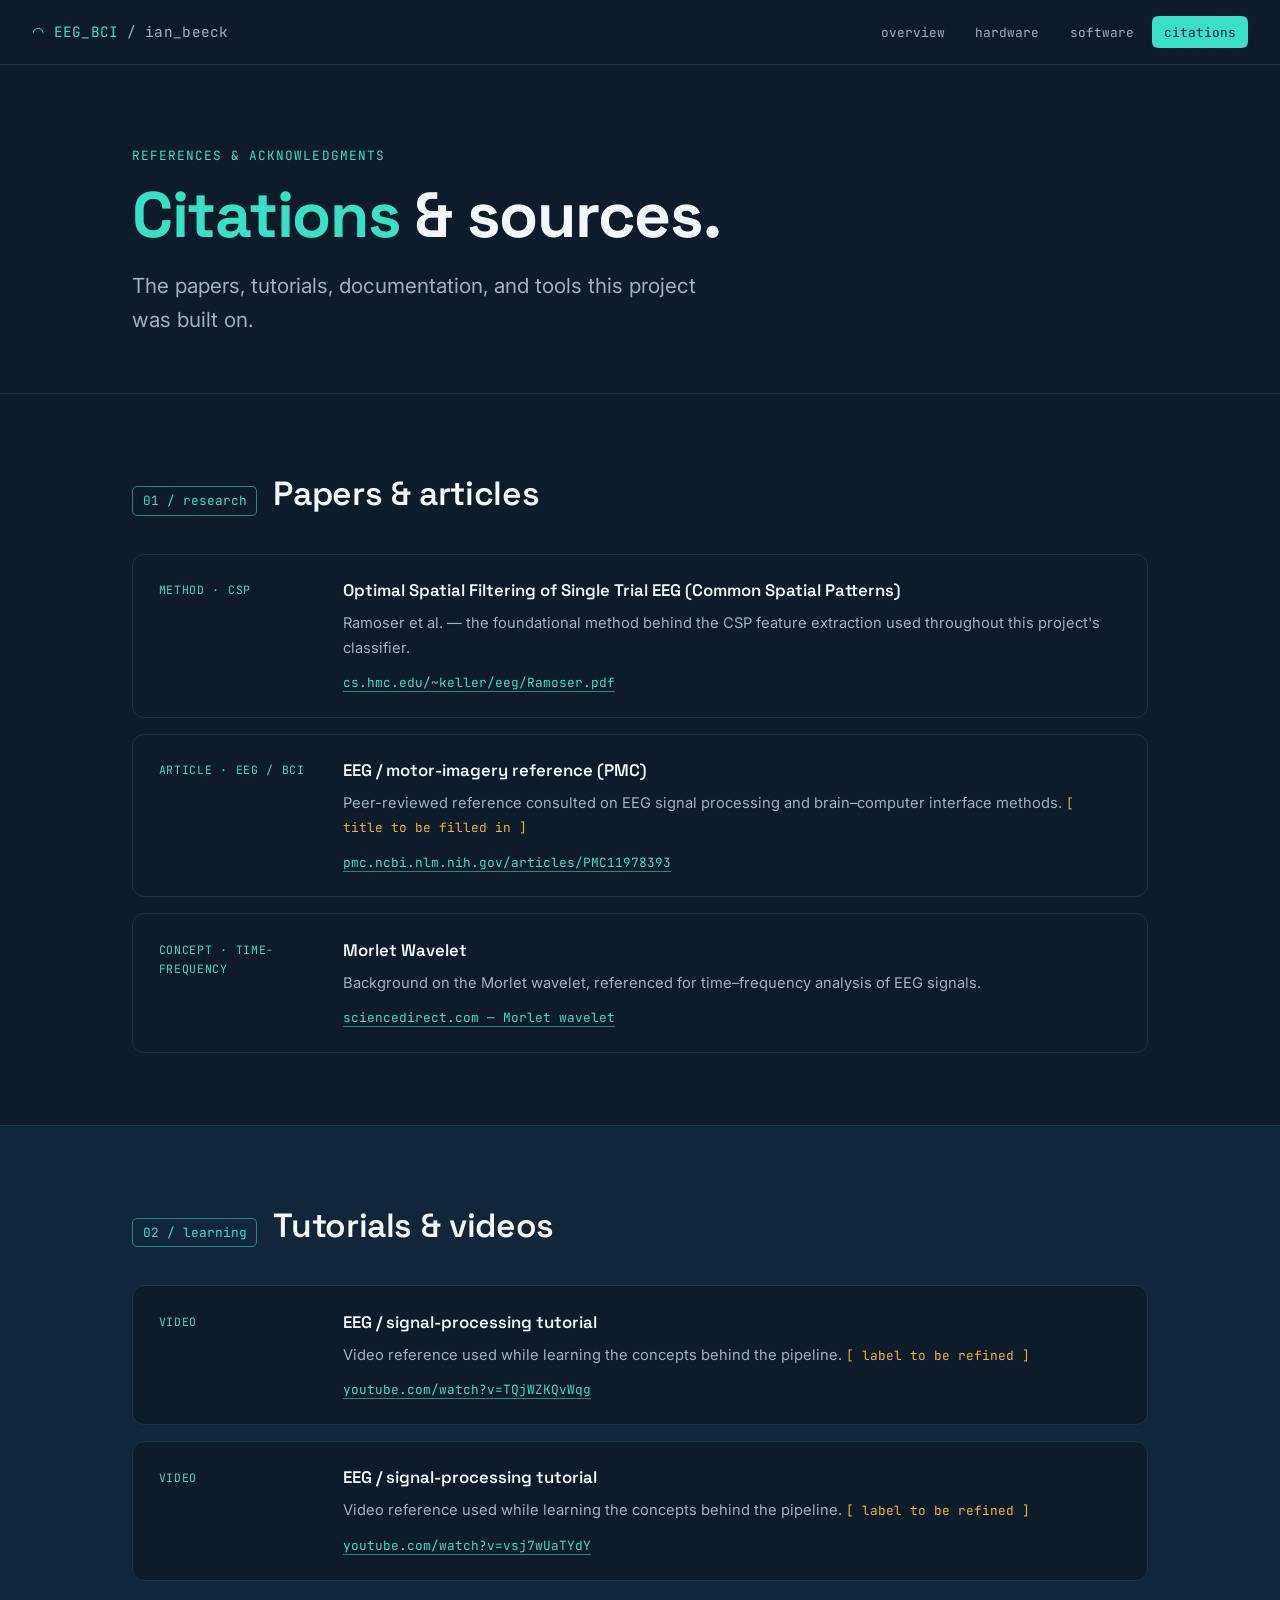
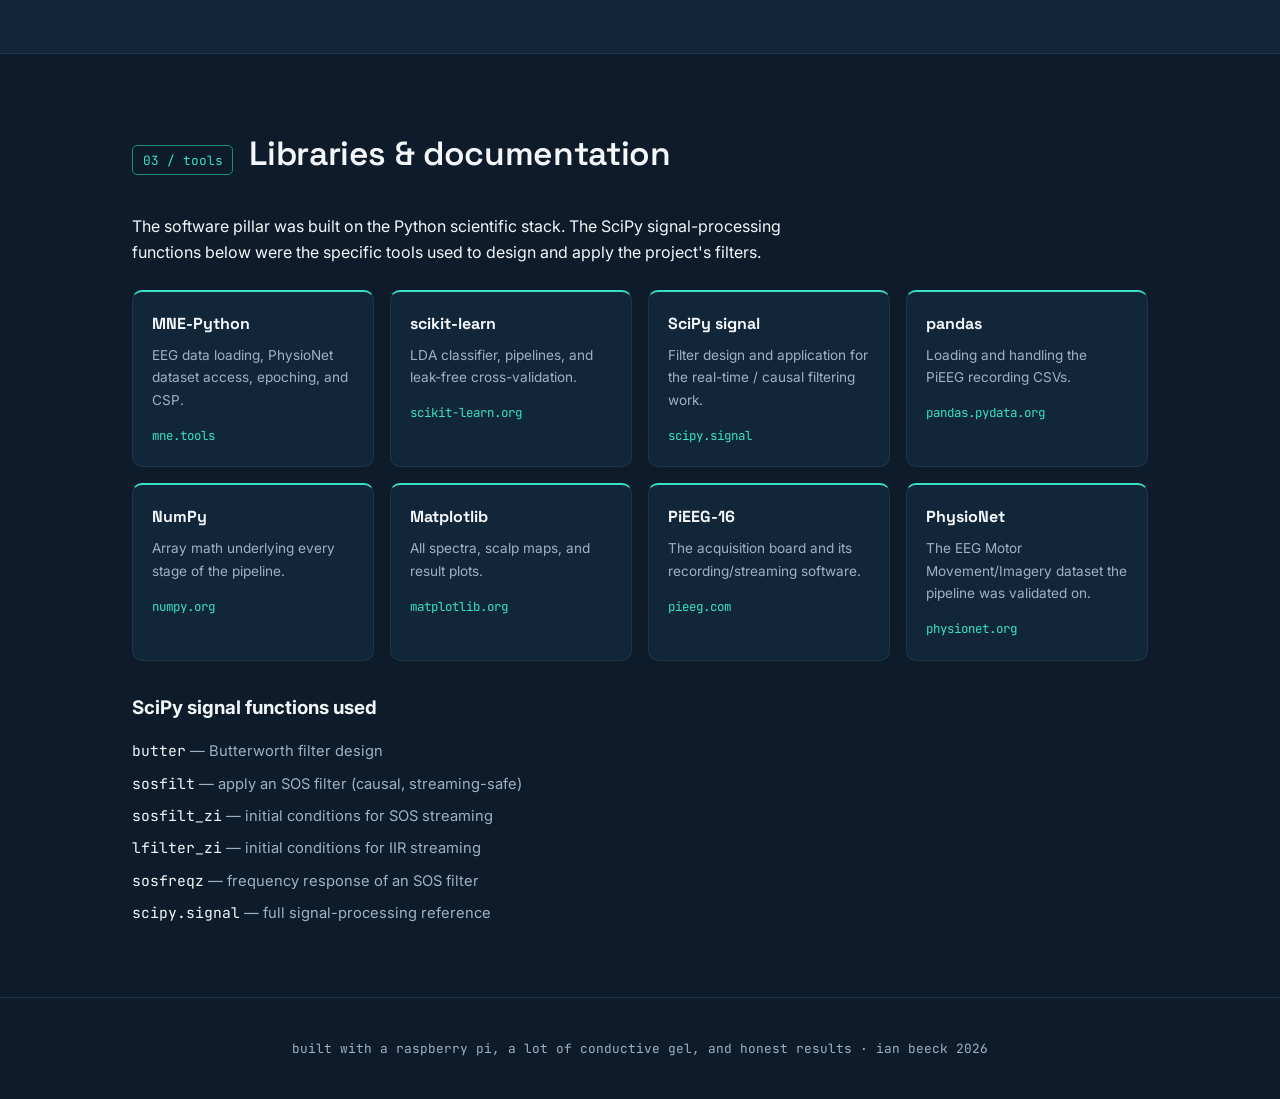
==== docs/citations.html @ 904d2902 "Add BCI portfolio website" ====
<!DOCTYPE html>
<html lang="en">
<head>
<meta charset="UTF-8" />
<meta name="viewport" content="width=device-width, initial-scale=1.0" />
<title>Citations — Ian Beeck's EEG BCI</title>
<link rel="stylesheet" href="style.css" />
</head>
<body>

<!-- ===== Navigation ===== -->
<nav class="nav">
  <a class="nav__brand" href="index.html">◠ EEG_BCI <span>/ ian_beeck</span></a>
  <div class="nav__links">
    <a href="index.html">overview</a>
    <a href="hardware.html">hardware</a>
    <a href="software.html">software</a>
    <a href="citations.html" class="active">citations</a>
  </div>
</nav>

<!-- ===== Page hero ===== -->
<header class="hero">
  <div class="wrap">
    <div class="hero__eyebrow">References &amp; acknowledgments</div>
    <h1><span class="accent">Citations</span> &amp; sources.</h1>
    <p class="hero__lead">
      The papers, tutorials, documentation, and tools this project was built on.
    </p>
  </div>
</header>

<!-- ===== Research papers ===== -->
<section id="papers">
  <div class="wrap">
    <div class="section-head">
      <span class="section-head__tag">01 / research</span>
      <h2>Papers &amp; articles</h2>
    </div>
    <ul class="refs">
      <li class="ref">
        <div class="ref__type">Method · CSP</div>
        <div class="ref__body">
          <h3>Optimal Spatial Filtering of Single Trial EEG (Common Spatial Patterns)</h3>
          <p>Ramoser et al. — the foundational method behind the CSP feature
             extraction used throughout this project's classifier.</p>
          <a class="ref__link" href="https://www.cs.hmc.edu/~keller/eeg/Ramoser.pdf" target="_blank" rel="noopener">cs.hmc.edu/~keller/eeg/Ramoser.pdf</a>
        </div>
      </li>
      <li class="ref">
        <div class="ref__type">Article · EEG / BCI</div>
        <div class="ref__body">
          <h3>EEG / motor-imagery reference (PMC)</h3>
          <p>Peer-reviewed reference consulted on EEG signal processing and
             brain–computer interface methods.
             <span class="ref__note">[ title to be filled in ]</span></p>
          <a class="ref__link" href="https://pmc.ncbi.nlm.nih.gov/articles/PMC11978393/" target="_blank" rel="noopener">pmc.ncbi.nlm.nih.gov/articles/PMC11978393</a>
        </div>
      </li>
      <li class="ref">
        <div class="ref__type">Concept · time-frequency</div>
        <div class="ref__body">
          <h3>Morlet Wavelet</h3>
          <p>Background on the Morlet wavelet, referenced for time–frequency
             analysis of EEG signals.</p>
          <a class="ref__link" href="https://www.sciencedirect.com/topics/neuroscience/morlet-wavelet" target="_blank" rel="noopener">sciencedirect.com — Morlet wavelet</a>
        </div>
      </li>
    </ul>
  </div>
</section>

<!-- ===== Learning resources ===== -->
<section id="learning" style="background: var(--ink-2); border-top: 1px solid var(--ink-3); border-bottom: 1px solid var(--ink-3);">
  <div class="wrap">
    <div class="section-head">
      <span class="section-head__tag">02 / learning</span>
      <h2>Tutorials &amp; videos</h2>
    </div>
    <ul class="refs">
      <li class="ref">
        <div class="ref__type">Video</div>
        <div class="ref__body">
          <h3>EEG / signal-processing tutorial</h3>
          <p>Video reference used while learning the concepts behind the pipeline.
             <span class="ref__note">[ label to be refined ]</span></p>
          <a class="ref__link" href="https://www.youtube.com/watch?v=TQjWZKQvWqg" target="_blank" rel="noopener">youtube.com/watch?v=TQjWZKQvWqg</a>
        </div>
      </li>
      <li class="ref">
        <div class="ref__type">Video</div>
        <div class="ref__body">
          <h3>EEG / signal-processing tutorial</h3>
          <p>Video reference used while learning the concepts behind the pipeline.
             <span class="ref__note">[ label to be refined ]</span></p>
          <a class="ref__link" href="https://www.youtube.com/watch?v=vsj7wUaTYdY" target="_blank" rel="noopener">youtube.com/watch?v=vsj7wUaTYdY</a>
        </div>
      </li>
    </ul>
  </div>
</section>

<!-- ===== Tools & docs ===== -->
<section id="tools">
  <div class="wrap">
    <div class="section-head">
      <span class="section-head__tag">03 / tools</span>
      <h2>Libraries &amp; documentation</h2>
    </div>

    <div class="prose">
      <p>The software pillar was built on the Python scientific stack. The SciPy
         signal-processing functions below were the specific tools used to design
         and apply the project's filters.</p>
    </div>

    <div class="toolgrid">
      <div class="tool"><h4>MNE-Python</h4><p>EEG data loading, PhysioNet dataset access, epoching, and CSP.</p><a href="https://mne.tools/" target="_blank" rel="noopener">mne.tools</a></div>
      <div class="tool"><h4>scikit-learn</h4><p>LDA classifier, pipelines, and leak-free cross-validation.</p><a href="https://scikit-learn.org/" target="_blank" rel="noopener">scikit-learn.org</a></div>
      <div class="tool"><h4>SciPy signal</h4><p>Filter design and application for the real-time / causal filtering work.</p><a href="https://docs.scipy.org/doc/scipy/reference/signal.html" target="_blank" rel="noopener">scipy.signal</a></div>
      <div class="tool"><h4>pandas</h4><p>Loading and handling the PiEEG recording CSVs.</p><a href="https://pandas.pydata.org/" target="_blank" rel="noopener">pandas.pydata.org</a></div>
      <div class="tool"><h4>NumPy</h4><p>Array math underlying every stage of the pipeline.</p><a href="https://numpy.org/" target="_blank" rel="noopener">numpy.org</a></div>
      <div class="tool"><h4>Matplotlib</h4><p>All spectra, scalp maps, and result plots.</p><a href="https://matplotlib.org/" target="_blank" rel="noopener">matplotlib.org</a></div>
      <div class="tool"><h4>PiEEG-16</h4><p>The acquisition board and its recording/streaming software.</p><a href="https://pieeg.com/" target="_blank" rel="noopener">pieeg.com</a></div>
      <div class="tool"><h4>PhysioNet</h4><p>The EEG Motor Movement/Imagery dataset the pipeline was validated on.</p><a href="https://physionet.org/content/eegmmidb/" target="_blank" rel="noopener">physionet.org</a></div>
    </div>

    <div class="prose" style="margin-top:2rem;">
      <h3 class="step-h">SciPy signal functions used</h3>
    </div>
    <ul class="funclist">
      <li><a href="https://docs.scipy.org/doc/scipy/reference/generated/scipy.signal.butter.html" target="_blank" rel="noopener"><span class="mono">butter</span></a> — Butterworth filter design</li>
      <li><a href="https://docs.scipy.org/doc/scipy/reference/generated/scipy.signal.sosfilt.html" target="_blank" rel="noopener"><span class="mono">sosfilt</span></a> — apply an SOS filter (causal, streaming-safe)</li>
      <li><a href="https://docs.scipy.org/doc/scipy/reference/generated/scipy.signal.sosfilt_zi.html" target="_blank" rel="noopener"><span class="mono">sosfilt_zi</span></a> — initial conditions for SOS streaming</li>
      <li><a href="https://docs.scipy.org/doc/scipy/reference/generated/scipy.signal.lfilter_zi.html" target="_blank" rel="noopener"><span class="mono">lfilter_zi</span></a> — initial conditions for IIR streaming</li>
      <li><a href="https://docs.scipy.org/doc/scipy/reference/generated/scipy.signal.sosfreqz.html" target="_blank" rel="noopener"><span class="mono">sosfreqz</span></a> — frequency response of an SOS filter</li>
      <li><a href="https://docs.scipy.org/doc/scipy/reference/signal.html" target="_blank" rel="noopener"><span class="mono">scipy.signal</span></a> — full signal-processing reference</li>
    </ul>
  </div>
</section>

<footer>
  <div class="wrap">
    built with a raspberry pi, a lot of conductive gel, and honest results · ian beeck 2026
  </div>
</footer>

</body>
</html>
---- docs/style.css ----
/* ============================================================
   Custom EEG BCI Portfolio — shared styles
   Design direction: "lab instrument meets personal portfolio"
   Deep ink base, signal-trace cyan accent, EEG waveform motif,
   clean technical typography.
   ============================================================ */

@import url('https://fonts.googleapis.com/css2?family=Space+Grotesk:wght@400;500;600;700&family=Inter:wght@400;500;600&family=JetBrains+Mono:wght@400;500&display=swap');

:root {
  --ink:        #0d1b2a;   /* deep navy base */
  --ink-2:      #12263a;   /* raised panel */
  --ink-3:      #1b3549;   /* borders / lines */
  --paper:      #f4f7fa;   /* light text */
  --muted:      #9db2c4;   /* secondary text */
  --trace:      #38e1c6;   /* signal-trace cyan (primary accent) */
  --trace-dim:  #1f8b7d;
  --amber:      #f2b134;   /* secondary accent (highlights) */
  --coral:      #ff6b6b;   /* used sparingly for "what didn't work" honesty */

  --font-display: 'Space Grotesk', system-ui, sans-serif;
  --font-body: 'Inter', system-ui, sans-serif;
  --font-mono: 'JetBrains Mono', ui-monospace, monospace;

  --maxw: 1080px;
}

* { box-sizing: border-box; margin: 0; padding: 0; }

html { scroll-behavior: smooth; }

body {
  background: var(--ink);
  color: var(--paper);
  font-family: var(--font-body);
  line-height: 1.65;
  -webkit-font-smoothing: antialiased;
  overflow-x: hidden;
}

/* ---------- Top navigation ---------- */
.nav {
  position: sticky;
  top: 0;
  z-index: 50;
  display: flex;
  align-items: center;
  justify-content: space-between;
  padding: 1rem 2rem;
  background: rgba(13, 27, 42, 0.82);
  backdrop-filter: blur(10px);
  border-bottom: 1px solid var(--ink-3);
}
.nav__brand {
  font-family: var(--font-mono);
  font-size: 0.9rem;
  letter-spacing: 0.02em;
  color: var(--trace);
  text-decoration: none;
  display: flex;
  align-items: center;
  gap: 0.5rem;
}
.nav__brand span { color: var(--muted); }
.nav__links { display: flex; gap: 0.4rem; flex-wrap: wrap; }
.nav__links a {
  font-family: var(--font-mono);
  font-size: 0.8rem;
  color: var(--muted);
  text-decoration: none;
  padding: 0.35rem 0.75rem;
  border-radius: 6px;
  transition: color 0.2s, background 0.2s;
}
.nav__links a:hover { color: var(--paper); background: var(--ink-2); }
.nav__links a.active { color: var(--ink); background: var(--trace); }

/* ---------- Layout ---------- */
.wrap { max-width: var(--maxw); margin: 0 auto; padding: 0 2rem; }
section { padding: 4.5rem 0; }

/* ---------- Hero ---------- */
.hero {
  position: relative;
  padding: 5rem 0 3.5rem;
  border-bottom: 1px solid var(--ink-3);
  overflow: hidden;
}
.hero__eyebrow {
  font-family: var(--font-mono);
  font-size: 0.8rem;
  color: var(--trace);
  letter-spacing: 0.08em;
  text-transform: uppercase;
  margin-bottom: 1rem;
}
.hero h1 {
  font-family: var(--font-display);
  font-weight: 700;
  font-size: clamp(2.2rem, 6vw, 4rem);
  line-height: 1.05;
  letter-spacing: -0.02em;
  margin-bottom: 1.2rem;
}
.hero h1 .accent { color: var(--trace); }
.hero__lead {
  font-size: clamp(1.05rem, 2vw, 1.3rem);
  color: var(--muted);
  max-width: 46ch;
}

/* EEG waveform motif in hero */
.wave {
  width: 100%;
  height: 90px;
  margin-top: 2.5rem;
  display: block;
}
.wave path {
  fill: none;
  stroke: var(--trace);
  stroke-width: 2;
  stroke-linecap: round;
  filter: drop-shadow(0 0 6px rgba(56, 225, 198, 0.4));
  stroke-dasharray: 2400;
  stroke-dashoffset: 2400;
  animation: trace 3.5s ease-out forwards;
}
@keyframes trace { to { stroke-dashoffset: 0; } }

/* ---------- Section headings ---------- */
.section-head {
  display: flex;
  align-items: baseline;
  gap: 1rem;
  margin-bottom: 2rem;
}
.section-head__tag {
  font-family: var(--font-mono);
  font-size: 0.8rem;
  color: var(--trace);
  border: 1px solid var(--trace-dim);
  border-radius: 5px;
  padding: 0.2rem 0.6rem;
  white-space: nowrap;
}
.section-head h2 {
  font-family: var(--font-display);
  font-weight: 600;
  font-size: clamp(1.5rem, 3vw, 2.1rem);
  letter-spacing: -0.01em;
}

/* ---------- Prose ---------- */
.prose p { margin-bottom: 1.15rem; color: var(--paper); max-width: 68ch; }
.prose p.lead { font-size: 1.15rem; color: var(--paper); }
.prose strong { color: var(--trace); font-weight: 600; }
.prose .honest { color: var(--amber); font-weight: 500; }

/* ---------- About / profile ---------- */
.profile {
  display: grid;
  grid-template-columns: 220px 1fr;
  gap: 2.5rem;
  align-items: start;
}
.profile__photo {
  width: 100%;
  border-radius: 14px;
  border: 1px solid var(--ink-3);
  display: block;
  aspect-ratio: 3 / 4;
  object-fit: cover;
}
.profile__name {
  font-family: var(--font-display);
  font-weight: 600;
  font-size: 1.4rem;
  margin-bottom: 0.2rem;
}
.profile__role {
  font-family: var(--font-mono);
  font-size: 0.85rem;
  color: var(--trace);
  margin-bottom: 1.2rem;
}
.contact {
  display: flex;
  flex-direction: column;
  gap: 0.4rem;
  margin-top: 1.4rem;
  font-family: var(--font-mono);
  font-size: 0.85rem;
}
.contact a { color: var(--muted); text-decoration: none; transition: color 0.2s; }
.contact a:hover { color: var(--trace); }
.contact a::before { content: "→ "; color: var(--trace); }

/* ---------- Pillars ---------- */
.pillars {
  display: grid;
  grid-template-columns: 1fr 1fr;
  gap: 1.5rem;
  margin-top: 1rem;
}
.pillar {
  background: var(--ink-2);
  border: 1px solid var(--ink-3);
  border-radius: 12px;
  padding: 1.8rem;
  position: relative;
  overflow: hidden;
}
.pillar__label {
  font-family: var(--font-mono);
  font-size: 0.75rem;
  text-transform: uppercase;
  letter-spacing: 0.08em;
  color: var(--trace);
  margin-bottom: 0.8rem;
}
.pillar h3 {
  font-family: var(--font-display);
  font-size: 1.2rem;
  font-weight: 600;
  margin-bottom: 0.6rem;
}
.pillar p { color: var(--muted); font-size: 0.95rem; }
.pillar::after {
  content: "";
  position: absolute;
  left: 0; bottom: 0;
  height: 3px; width: 100%;
  background: linear-gradient(90deg, var(--trace), transparent);
}

/* ---------- Honesty callout ---------- */
.callout {
  border-left: 3px solid var(--amber);
  background: rgba(242, 177, 52, 0.06);
  padding: 1.2rem 1.5rem;
  border-radius: 0 10px 10px 0;
  margin-top: 2rem;
}
.callout p { color: var(--paper); margin: 0; }

/* ---------- Comments ---------- */
.comments-intro { margin-bottom: 1.5rem; }

/* ---------- Footer ---------- */
footer {
  border-top: 1px solid var(--ink-3);
  padding: 2.5rem 0;
  color: var(--muted);
  font-family: var(--font-mono);
  font-size: 0.8rem;
  text-align: center;
}

/* ---------- Responsive ---------- */
@media (max-width: 720px) {
  .profile { grid-template-columns: 1fr; }
  .profile__photo { max-width: 220px; }
  .pillars { grid-template-columns: 1fr; }
  .nav { padding: 0.8rem 1rem; flex-direction: column; gap: 0.6rem; }
  .wrap { padding: 0 1.2rem; }
}

/* ---------- Reduced motion ---------- */
@media (prefers-reduced-motion: reduce) {
  .wave path { animation: none; stroke-dashoffset: 0; }
  html { scroll-behavior: auto; }
}

/* ============================================================
   Hardware page
   ============================================================ */

/* Wide labeled figure */
.figure { margin-top: 1.5rem; }
.figure img {
  width: 100%;
  border-radius: 12px;
  border: 1px solid var(--ink-3);
  display: block;
}
.figure figcaption {
  font-family: var(--font-mono);
  font-size: 0.8rem;
  color: var(--muted);
  margin-top: 0.8rem;
  text-align: center;
}
.figure--wide img { max-height: 560px; object-fit: contain; background: var(--ink); }

/* Component grid: two columns, color-coded boxes */
.components-grid {
  display: grid;
  grid-template-columns: 1fr 1fr;
  gap: 1.5rem;
  margin-top: 1.5rem;
}
.comp {
  background: var(--ink);
  border: 1px solid var(--ink-3);
  border-radius: 14px;
  overflow: hidden;
  display: flex;
  flex-direction: column;
  border-top: 3px solid var(--trace);   /* default accent, overridden per-type */
}
.comp__media {
  background: #0a1521;
  border-bottom: 1px solid var(--ink-3);
}
.comp__media img {
  width: 100%;
  height: 240px;
  object-fit: cover;
  display: block;
}
.comp__body { padding: 1.5rem; }
.comp__tag {
  font-family: var(--font-mono);
  font-size: 0.72rem;
  text-transform: uppercase;
  letter-spacing: 0.08em;
  margin-bottom: 0.6rem;
}
.comp h3 {
  font-family: var(--font-display);
  font-size: 1.2rem;
  font-weight: 600;
  margin-bottom: 0.6rem;
}
.comp p { color: var(--muted); font-size: 0.95rem; }
.comp .mono { font-family: var(--font-mono); color: var(--paper); font-size: 0.9em; }
.comp p strong { color: var(--paper); font-weight: 600; }

/* Per-component color coding (top border + tag color) */
.comp--electrodes { border-top-color: var(--amber); }
.comp--electrodes .comp__tag { color: var(--amber); }
.comp--pieeg { border-top-color: var(--trace); }
.comp--pieeg .comp__tag { color: var(--trace); }
.comp--pi { border-top-color: #7aa2f7; }
.comp--pi .comp__tag { color: #7aa2f7; }
.comp--cap { border-top-color: var(--coral); }
.comp--cap .comp__tag { color: var(--coral); }

/* Build narrative */
.build-steps .step-h {
  font-family: var(--font-display);
  font-size: 1.15rem;
  font-weight: 600;
  color: var(--trace);
  margin: 2rem 0 0.7rem;
}
.build-steps .step-h:first-child { margin-top: 0.5rem; }
.honest-strong { color: var(--amber); }
.honest-good {
  font-family: var(--font-mono);
  font-size: 0.85rem;
  color: var(--trace);
  text-transform: uppercase;
  letter-spacing: 0.05em;
}
.honest-bad {
  font-family: var(--font-mono);
  font-size: 0.85rem;
  color: var(--coral);
  text-transform: uppercase;
  letter-spacing: 0.05em;
}
.inline-link { color: var(--trace); text-decoration: none; border-bottom: 1px solid var(--trace-dim); }
.inline-link:hover { border-bottom-color: var(--trace); }

@media (max-width: 720px) {
  .components-grid { grid-template-columns: 1fr; }
  .comp__media img { height: 200px; }
}

/* ============================================================
   Software page
   ============================================================ */

/* Two-up subcards (data sources) */
.subgrid {
  display: grid;
  grid-template-columns: 1fr 1fr;
  gap: 1.5rem;
  margin-top: 1.5rem;
}
.subcard {
  background: var(--ink-2);
  border: 1px solid var(--ink-3);
  border-radius: 12px;
  padding: 1.6rem;
  border-left: 3px solid var(--trace);
}
.subcard__tag {
  font-family: var(--font-mono);
  font-size: 0.72rem;
  text-transform: uppercase;
  letter-spacing: 0.06em;
  color: var(--trace);
  margin-bottom: 0.6rem;
}
.subcard h3 {
  font-family: var(--font-display);
  font-size: 1.15rem;
  font-weight: 600;
  margin-bottom: 0.5rem;
}
.subcard p { color: var(--muted); font-size: 0.95rem; }
.subcard .mono { font-family: var(--font-mono); color: var(--paper); font-size: 0.9em; }

/* On ink-2 sections, subcards need a darker base to separate */
#pipeline .subcard { background: var(--ink); }

/* Code blocks — styled like a code editor, distinct from the page */
.code {
  margin: 1.8rem 0;
  border: 1px solid #24445e;
  border-radius: 12px;
  overflow: hidden;
  background: #071019;                 /* darker than page — reads as "terminal/editor" */
  box-shadow: 0 12px 32px rgba(0, 0, 0, 0.35);
}
.code__head {
  display: flex;
  align-items: center;
  gap: 0.8rem;
  font-family: var(--font-mono);
  font-size: 0.78rem;
  color: var(--muted);
  padding: 0.7rem 1rem;
  background: #0d1a26;
  border-bottom: 1px solid #24445e;
}
/* traffic-light window dots */
.code__dots { display: flex; gap: 0.4rem; }
.code__dots i {
  width: 11px; height: 11px; border-radius: 50%; display: block;
}
.code__dots i:nth-child(1) { background: #ff5f57; }
.code__dots i:nth-child(2) { background: #febc2e; }
.code__dots i:nth-child(3) { background: #28c840; }
.code__file { color: #cfe3ee; }
.code__lang {
  margin-left: auto;
  font-size: 0.72rem;
  text-transform: uppercase;
  letter-spacing: 0.08em;
  color: var(--trace);
  border: 1px solid var(--trace-dim);
  border-radius: 4px;
  padding: 0.1rem 0.5rem;
}
.code pre {
  margin: 0;
  padding: 1.3rem 1.4rem;
  overflow-x: auto;
}
.code code {
  font-family: var(--font-mono);
  font-size: 0.82rem;
  line-height: 1.7;
  color: #b9d2e2;
}
.code pre::-webkit-scrollbar { height: 8px; }
.code pre::-webkit-scrollbar-thumb { background: #24445e; border-radius: 4px; }

/* --- Python syntax highlighting (token classes) --- */
.tok-kw   { color: #ff9d6f; }   /* keywords: import, for, def, if */
.tok-str  { color: #7fe3b0; }   /* strings */
.tok-num  { color: #f2b134; }   /* numbers */
.tok-com  { color: #5f7a8c; font-style: italic; }  /* comments */
.tok-fn   { color: #6fd3e1; }   /* function / attribute calls */
.tok-bi   { color: #c39bff; }   /* builtins / modules */

/* figures on software use contain so full plots show */
#classify .figure img, #results .figure img {
  background: #fff;
  padding: 0.5rem;
  object-fit: contain;
  max-height: 620px;
}

sup a { text-decoration: none; }

@media (max-width: 720px) {
  .subgrid { grid-template-columns: 1fr; }
  .code code { font-size: 0.72rem; }
}

/* ============================================================
   Citations page
   ============================================================ */
.refs { list-style: none; margin-top: 1.5rem; display: flex; flex-direction: column; gap: 1rem; }
.ref {
  display: grid;
  grid-template-columns: 160px 1fr;
  gap: 1.5rem;
  background: var(--ink);
  border: 1px solid var(--ink-3);
  border-radius: 12px;
  padding: 1.4rem 1.6rem;
}
#learning .ref { background: var(--ink); }
.ref__type {
  font-family: var(--font-mono);
  font-size: 0.72rem;
  text-transform: uppercase;
  letter-spacing: 0.06em;
  color: var(--trace);
  padding-top: 0.2rem;
}
.ref__body h3 {
  font-family: var(--font-display);
  font-size: 1.05rem;
  font-weight: 600;
  margin-bottom: 0.4rem;
}
.ref__body p { color: var(--muted); font-size: 0.92rem; margin-bottom: 0.5rem; }
.ref__note { color: var(--amber); font-family: var(--font-mono); font-size: 0.8rem; }
.ref__link {
  font-family: var(--font-mono);
  font-size: 0.8rem;
  color: var(--trace);
  text-decoration: none;
  border-bottom: 1px solid var(--trace-dim);
}
.ref__link:hover { color: var(--paper); }

/* tool grid */
.toolgrid {
  display: grid;
  grid-template-columns: repeat(auto-fill, minmax(230px, 1fr));
  gap: 1rem;
  margin-top: 1.5rem;
}
.tool {
  background: var(--ink-2);
  border: 1px solid var(--ink-3);
  border-radius: 10px;
  padding: 1.2rem;
  border-top: 2px solid var(--trace);
}
.tool h4 { font-family: var(--font-display); font-size: 1rem; margin-bottom: 0.4rem; }
.tool p { color: var(--muted); font-size: 0.85rem; margin-bottom: 0.6rem; }
.tool a { font-family: var(--font-mono); font-size: 0.78rem; color: var(--trace); text-decoration: none; }
.tool a:hover { color: var(--paper); }

/* function list */
.funclist { list-style: none; margin-top: 1rem; display: flex; flex-direction: column; gap: 0.5rem; }
.funclist li { color: var(--muted); font-size: 0.92rem; }
.funclist .mono { font-family: var(--font-mono); color: var(--paper); }
.funclist a { color: var(--trace); text-decoration: none; }
.funclist a:hover { text-decoration: underline; }

@media (max-width: 720px) {
  .ref { grid-template-columns: 1fr; gap: 0.5rem; }
}
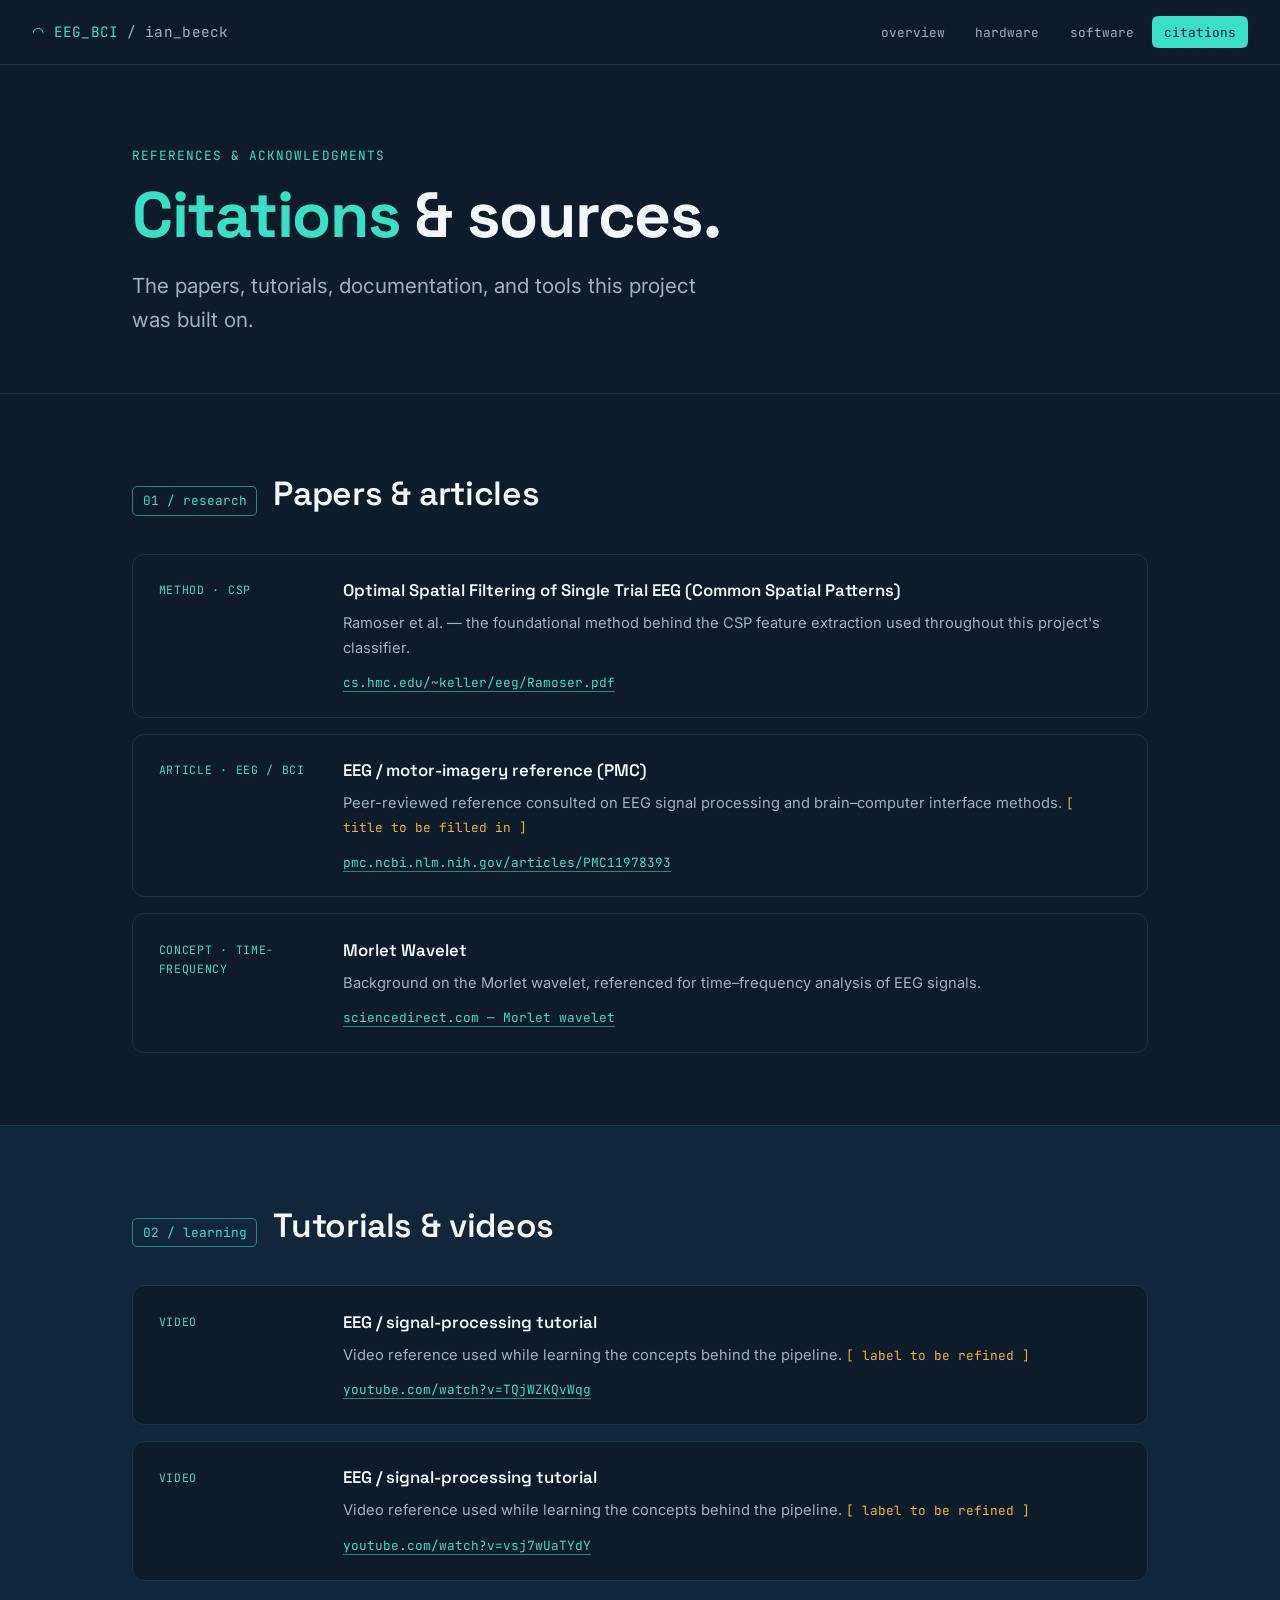
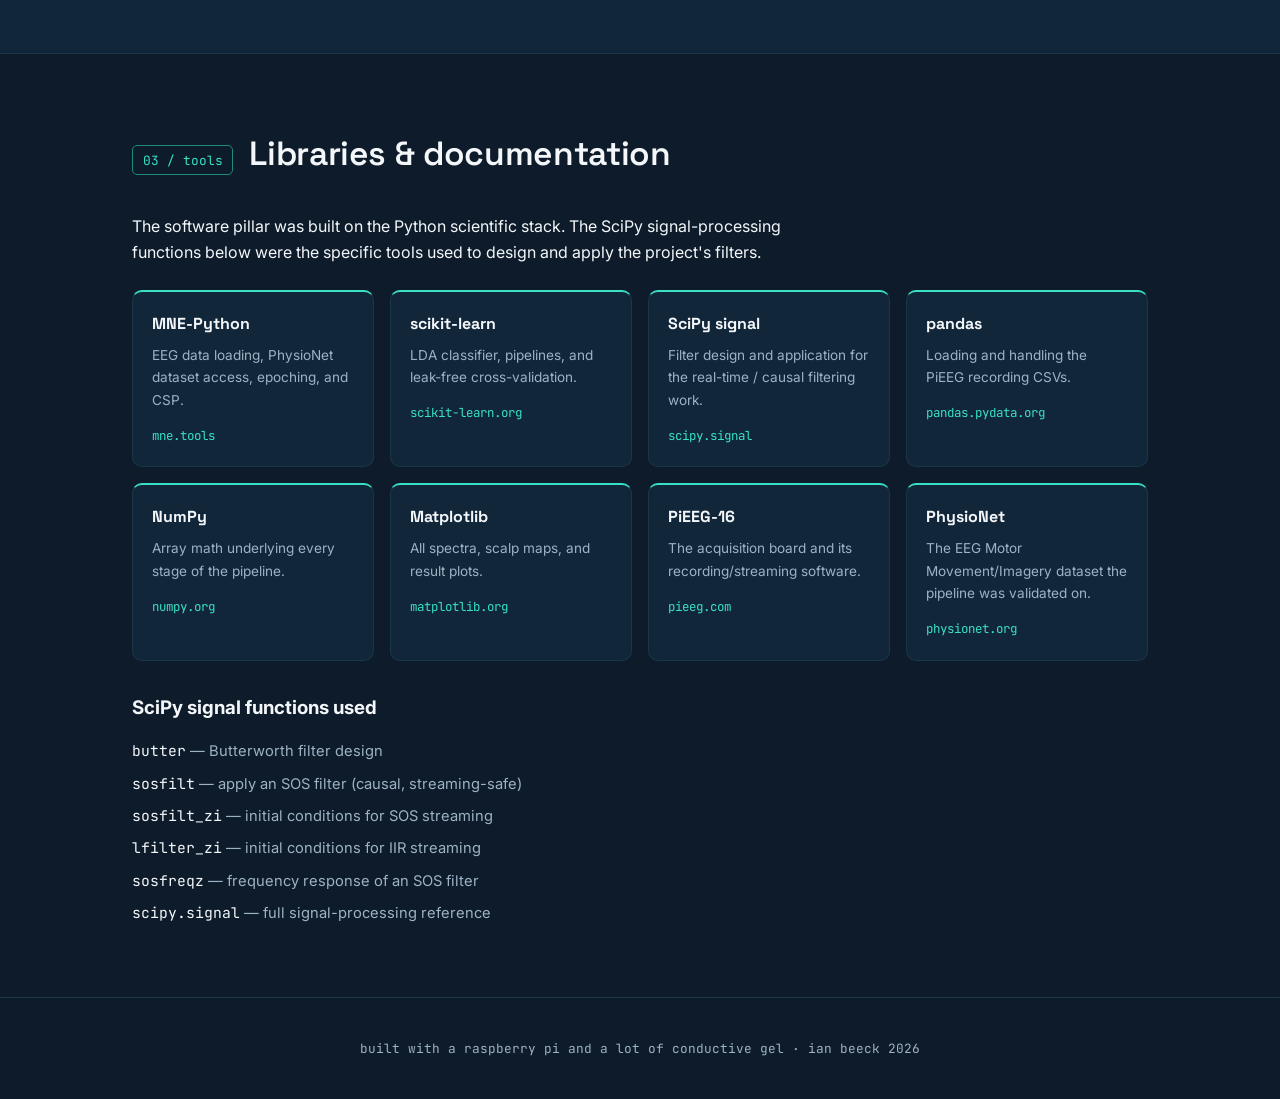
==== commit 124431e6: "Remove 'honest results' from footer text" ====
--- a/docs/citations.html
+++ b/docs/citations.html
@@ -141,7 +141,7 @@
 
 <footer>
   <div class="wrap">
-    built with a raspberry pi, a lot of conductive gel, and honest results · ian beeck 2026
+    built with a raspberry pi and a lot of conductive gel · ian beeck 2026
   </div>
 </footer>
 
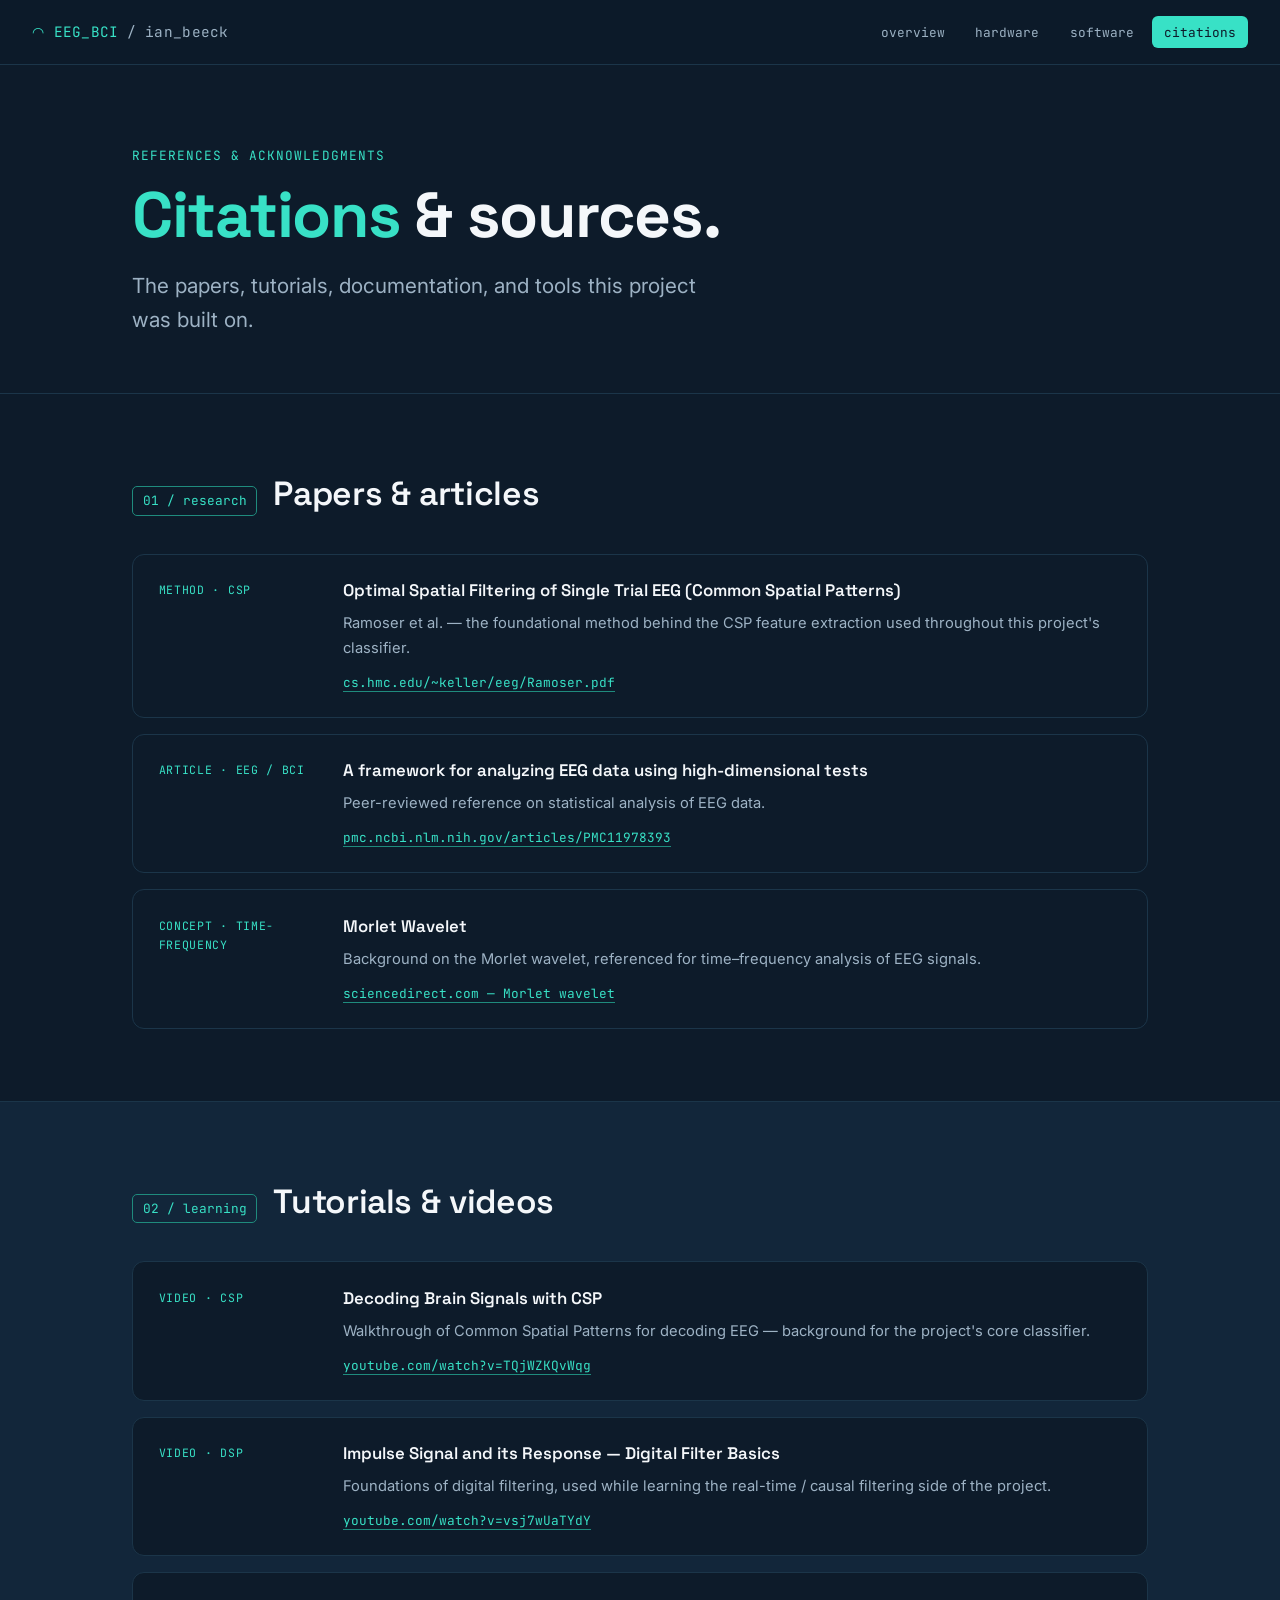
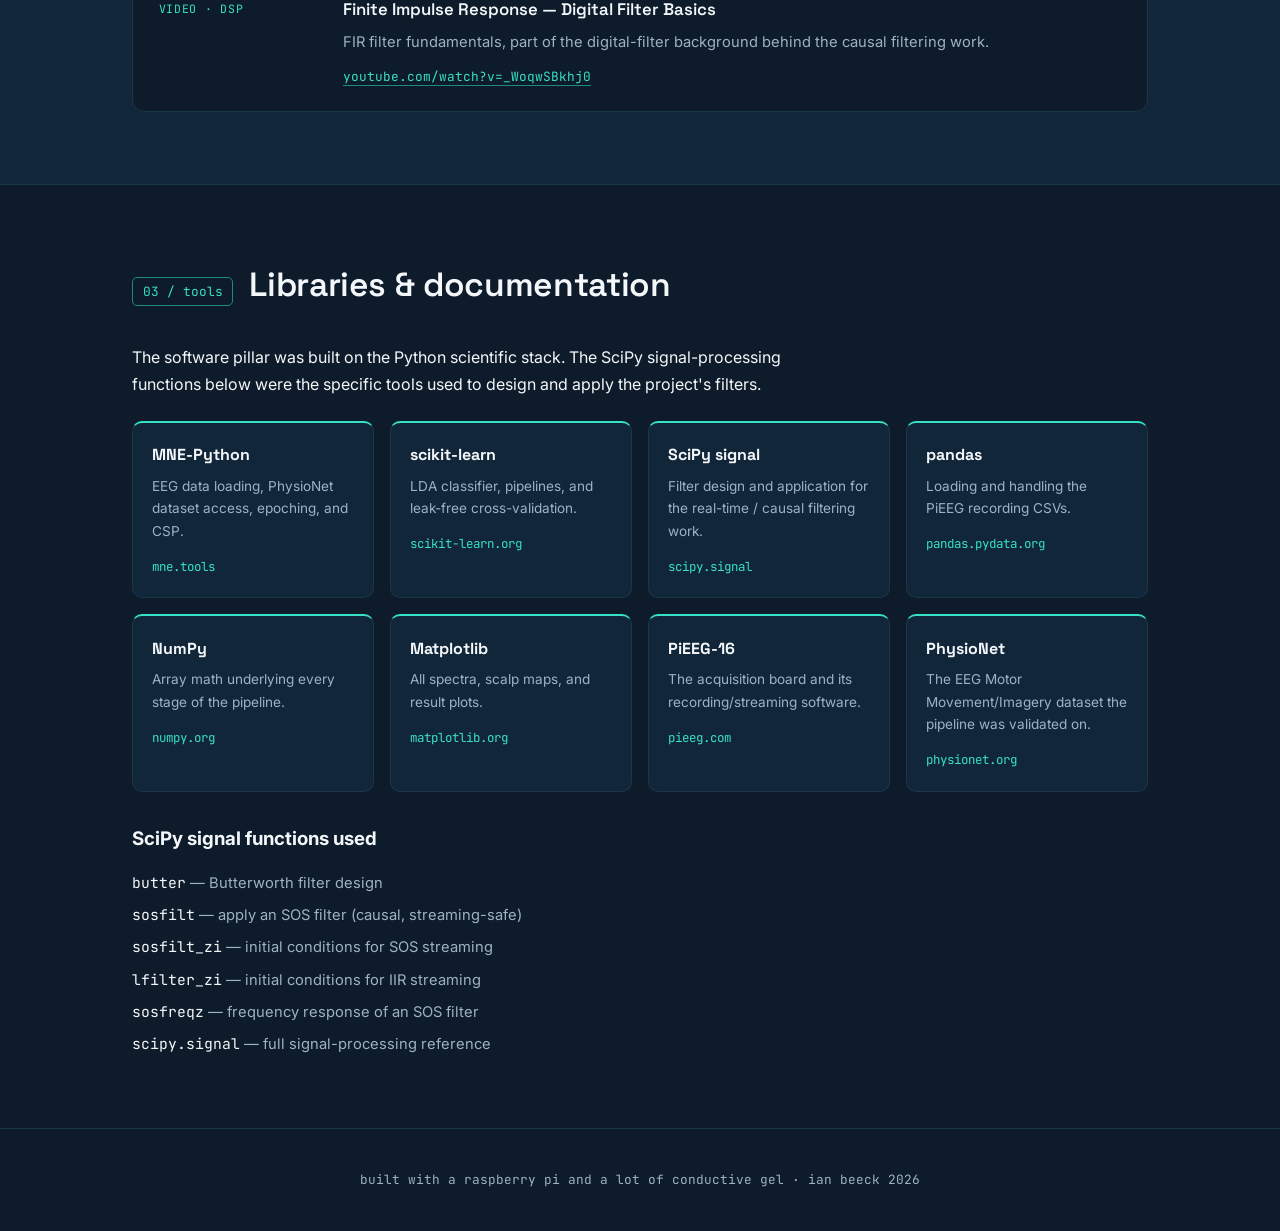
==== commit 81f19f41: "Revise citations and add new video references Updated references in citations.html to include new ti" ====
--- a/docs/citations.html
+++ b/docs/citations.html
@@ -50,10 +50,8 @@
       <li class="ref">
         <div class="ref__type">Article · EEG / BCI</div>
         <div class="ref__body">
-          <h3>EEG / motor-imagery reference (PMC)</h3>
-          <p>Peer-reviewed reference consulted on EEG signal processing and
-             brain–computer interface methods.
-             <span class="ref__note">[ title to be filled in ]</span></p>
+          <h3>A framework for analyzing EEG data using high-dimensional tests</h3>
+          <p>Peer-reviewed reference on statistical analysis of EEG data.</p>
           <a class="ref__link" href="https://pmc.ncbi.nlm.nih.gov/articles/PMC11978393/" target="_blank" rel="noopener">pmc.ncbi.nlm.nih.gov/articles/PMC11978393</a>
         </div>
       </li>
@@ -79,21 +77,30 @@
     </div>
     <ul class="refs">
       <li class="ref">
-        <div class="ref__type">Video</div>
+        <div class="ref__type">Video · CSP</div>
         <div class="ref__body">
-          <h3>EEG / signal-processing tutorial</h3>
-          <p>Video reference used while learning the concepts behind the pipeline.
-             <span class="ref__note">[ label to be refined ]</span></p>
+          <h3>Decoding Brain Signals with CSP</h3>
+          <p>Walkthrough of Common Spatial Patterns for decoding EEG — background
+             for the project's core classifier.</p>
           <a class="ref__link" href="https://www.youtube.com/watch?v=TQjWZKQvWqg" target="_blank" rel="noopener">youtube.com/watch?v=TQjWZKQvWqg</a>
         </div>
       </li>
       <li class="ref">
-        <div class="ref__type">Video</div>
+        <div class="ref__type">Video · DSP</div>
         <div class="ref__body">
-          <h3>EEG / signal-processing tutorial</h3>
-          <p>Video reference used while learning the concepts behind the pipeline.
-             <span class="ref__note">[ label to be refined ]</span></p>
+          <h3>Impulse Signal and its Response — Digital Filter Basics</h3>
+          <p>Foundations of digital filtering, used while learning the real-time /
+             causal filtering side of the project.</p>
           <a class="ref__link" href="https://www.youtube.com/watch?v=vsj7wUaTYdY" target="_blank" rel="noopener">youtube.com/watch?v=vsj7wUaTYdY</a>
+        </div>
+      </li>
+      <li class="ref">
+        <div class="ref__type">Video · DSP</div>
+        <div class="ref__body">
+          <h3>Finite Impulse Response — Digital Filter Basics</h3>
+          <p>FIR filter fundamentals, part of the digital-filter background behind
+             the causal filtering work.</p>
+          <a class="ref__link" href="https://www.youtube.com/watch?v=_WoqwSBkhj0" target="_blank" rel="noopener">youtube.com/watch?v=_WoqwSBkhj0</a>
         </div>
       </li>
     </ul>
--- a/docs/style.css
+++ b/docs/style.css
@@ -316,8 +316,8 @@
 .comp__media img {
   width: 100%;
   height: 240px;
-  object-fit: cover;
-  display: block;
+  object-fit: contain;
+  background: #0a1521;
 }
 .comp__body { padding: 1.5rem; }
 .comp__tag {
